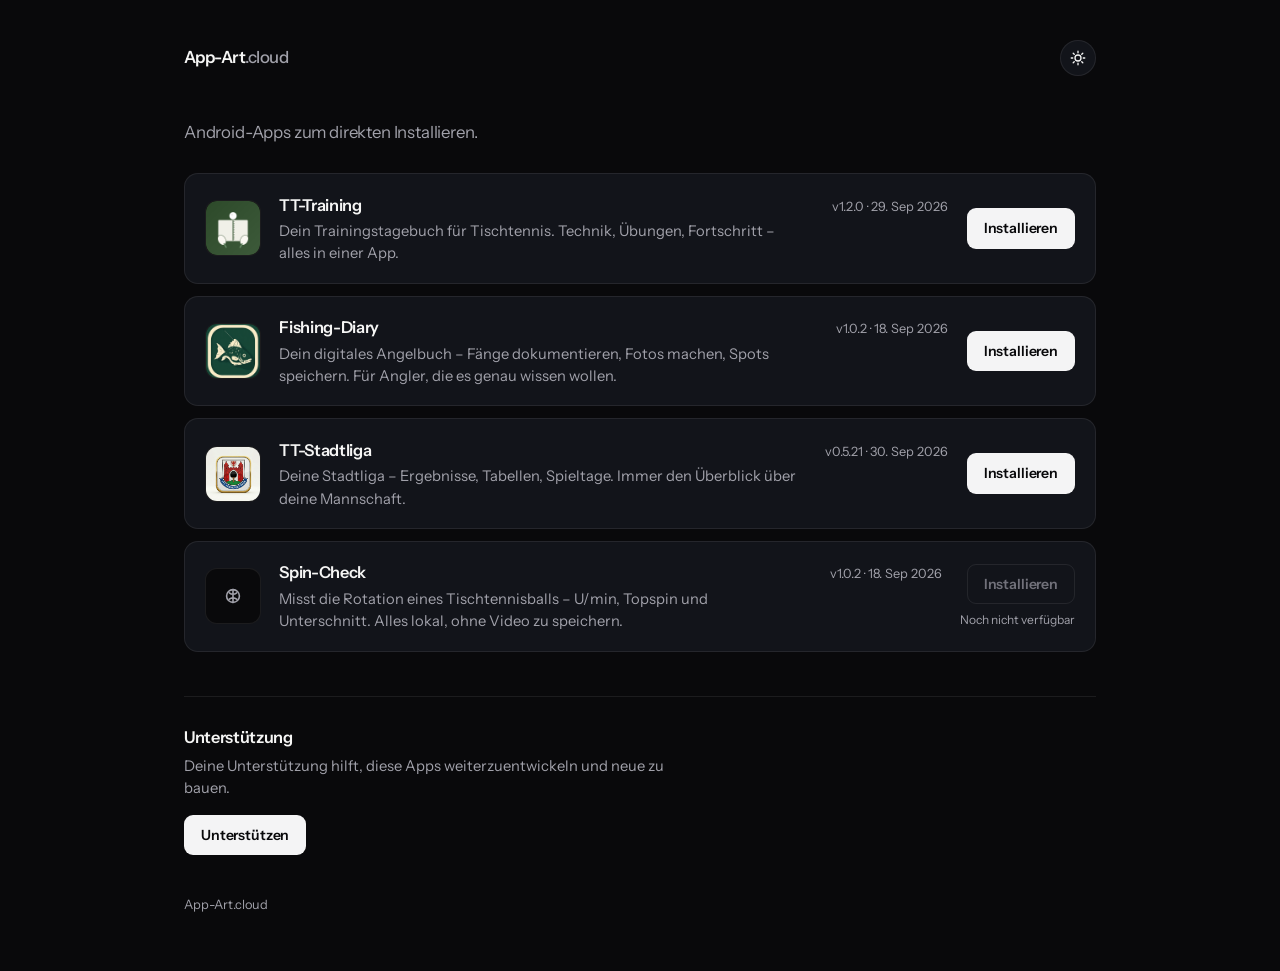
==== index.html @ 7ad1473c "Restyle the site as an app catalog Replace the narrow card stack with a quieter layout, and restore " ====
<!DOCTYPE html>
<html lang="de">
<head>
    <meta charset="UTF-8">
    <meta name="viewport" content="width=device-width, initial-scale=1.0">
    <title>App-Art.cloud</title>
    <script>
        try {
            if (localStorage.getItem('theme') === 'light') {
                document.documentElement.classList.add('light');
            }
        } catch (e) {}
    </script>
    <link rel="preconnect" href="https://fonts.googleapis.com">
    <link rel="preconnect" href="https://fonts.gstatic.com" crossorigin>
    <link href="https://fonts.googleapis.com/css2?family=Instrument+Sans:wght@400;500;600&display=swap" rel="stylesheet">
    <style>
        :root {
            --bg: #09090b;
            --card: #12141a;
            --text: #f5f5f4;
            --muted: #a1a1aa;
            --border: rgba(255, 255, 255, 0.08);
            --border-strong: rgba(255, 255, 255, 0.16);
            --btn-bg: #f4f4f5;
            --btn-text: #09090b;
            --btn-hover: #e4e4e7;
            --btn-disabled-text: #71717a;
            --focus: #f5f5f4;
        }
        html.light {
            --bg: #f6f5f3;
            --card: #ffffff;
            --text: #18181b;
            --muted: #71717a;
            --border: #e7e5e4;
            --border-strong: #d6d3d1;
            --btn-bg: #18181b;
            --btn-text: #fafafa;
            --btn-hover: #27272a;
            --btn-disabled-text: #a1a1aa;
            --focus: #18181b;
        }

        * { margin: 0; padding: 0; box-sizing: border-box; }

        body {
            font-family: "Instrument Sans", system-ui, sans-serif;
            background: var(--bg);
            color: var(--text);
            min-height: 100vh;
            line-height: 1.5;
        }

        .page {
            max-width: 960px;
            margin: 0 auto;
            padding: 2.5rem 1.5rem 3.5rem;
        }

        .top {
            display: flex;
            align-items: center;
            justify-content: space-between;
            gap: 1rem;
            margin-bottom: 2.75rem;
        }

        .wordmark {
            color: var(--text);
            text-decoration: none;
            font-size: 1.05rem;
            font-weight: 600;
            letter-spacing: -0.03em;
        }

        .wordmark span {
            color: var(--muted);
            font-weight: 500;
        }

        .theme-toggle {
            width: 36px;
            height: 36px;
            border-radius: 999px;
            border: 1px solid var(--border);
            background: var(--card);
            color: var(--text);
            cursor: pointer;
            display: inline-flex;
            align-items: center;
            justify-content: center;
        }

        .theme-toggle:hover { border-color: var(--border-strong); }

        .lede {
            color: var(--muted);
            font-size: 1.05rem;
            margin-bottom: 1.75rem;
            letter-spacing: -0.01em;
        }

        .apps {
            display: flex;
            flex-direction: column;
            gap: 0.75rem;
        }

        .card {
            background: var(--card);
            border: 1px solid var(--border);
            border-radius: 14px;
            padding: 1.15rem 1.25rem;
            display: flex;
            align-items: center;
            gap: 1.15rem;
        }

        .card:hover { border-color: var(--border-strong); }

        .card-icon {
            width: 56px;
            height: 56px;
            border-radius: 12px;
            background: var(--bg);
            border: 1px solid var(--border);
            flex-shrink: 0;
            display: flex;
            align-items: center;
            justify-content: center;
            overflow: hidden;
            color: var(--muted);
        }

        .card-icon img {
            width: 100%;
            height: 100%;
            object-fit: cover;
        }

        .card-body { flex: 1; min-width: 0; }

        .card-title {
            display: flex;
            align-items: baseline;
            justify-content: space-between;
            gap: 1rem;
            margin-bottom: 0.2rem;
        }

        .card-title h2 {
            font-size: 1.02rem;
            font-weight: 600;
            letter-spacing: -0.02em;
        }

        .meta {
            font-size: 0.8rem;
            color: var(--muted);
            white-space: nowrap;
        }

        .card-body p {
            font-size: 0.92rem;
            color: var(--muted);
            max-width: 52ch;
        }

        .card-action {
            flex-shrink: 0;
            display: flex;
            flex-direction: column;
            align-items: flex-end;
            gap: 0.4rem;
        }

        .btn {
            display: inline-flex;
            align-items: center;
            justify-content: center;
            background: var(--btn-bg);
            color: var(--btn-text);
            border: 1px solid transparent;
            border-radius: 9px;
            padding: 0.55rem 1rem;
            font: inherit;
            font-size: 0.88rem;
            font-weight: 600;
            letter-spacing: -0.01em;
            cursor: pointer;
            text-decoration: none;
        }

        .btn:hover { background: var(--btn-hover); }

        .btn-disabled,
        .btn-disabled:hover {
            background: transparent;
            color: var(--btn-disabled-text);
            border-color: var(--border);
            cursor: not-allowed;
            pointer-events: none;
        }

        .wip-note {
            font-size: 0.75rem;
            color: var(--muted);
            text-align: right;
        }

        .support {
            margin-top: 2.75rem;
            padding-top: 1.75rem;
            border-top: 1px solid var(--border);
        }

        .support h2 {
            font-size: 1.02rem;
            font-weight: 600;
            letter-spacing: -0.02em;
            margin-bottom: 0.35rem;
        }

        .support p {
            color: var(--muted);
            font-size: 0.92rem;
            margin-bottom: 1rem;
            max-width: 52ch;
        }

        footer {
            margin-top: 2.5rem;
            color: var(--muted);
            font-size: 0.8rem;
        }

        :focus-visible {
            outline: 2px solid var(--focus);
            outline-offset: 3px;
        }

        @media (max-width: 640px) {
            .page { padding: 1.5rem 1rem 2.5rem; }
            .card { flex-wrap: wrap; align-items: flex-start; }
            .card-title { flex-direction: column; gap: 0.1rem; }
            .meta { white-space: normal; }
            .card-action { flex: 1 1 100%; align-items: stretch; }
            .wip-note { text-align: center; }
            .card-action .btn { width: 100%; }
        }
    </style>
</head>
<body>
    <div class="page">
        <header class="top">
            <a class="wordmark" href="/">App-Art<span>.cloud</span></a>
            <button class="theme-toggle" id="themeToggle" type="button" aria-pressed="false" aria-label="Helle Darstellung">
                <svg viewBox="0 0 24 24" width="18" height="18" aria-hidden="true" fill="none" stroke="currentColor" stroke-width="1.75" stroke-linecap="round">
                    <circle cx="12" cy="12" r="4"></circle>
                    <path d="M12 3v2M12 19v2M3 12h2M19 12h2M5.6 5.6l1.4 1.4M17 17l1.4 1.4M18.4 5.6 17 7M7 17l-1.4 1.4"></path>
                </svg>
            </button>
        </header>

        <p class="lede">Android-Apps zum direkten Installieren.</p>

        <div class="apps">
            <article class="card">
                <div class="card-icon">
                    <img src="/assets/tt-training-icon.png" alt="">
                </div>
                <div class="card-body">
                    <div class="card-title">
                        <h2>TT-Training</h2>
                        <div class="meta">v1.2.0 · 29. Sep 2026</div>
                    </div>
                    <p>Dein Trainingstagebuch für Tischtennis. Technik, Übungen, Fortschritt – alles in einer App.</p>
                </div>
                <div class="card-action">
                    <a href="https://github.com/Dalgorak/App-Art.cloud/releases/download/apks-v1/TT-Training-1.2.0.apk" class="btn" target="_blank" rel="noopener noreferrer">Installieren</a>
                </div>
            </article>

            <article class="card">
                <div class="card-icon">
                    <img src="/assets/angelbuch-icon.png" alt="">
                </div>
                <div class="card-body">
                    <div class="card-title">
                        <h2>Fishing-Diary</h2>
                        <div class="meta">v1.0.2 · 18. Sep 2026</div>
                    </div>
                    <p>Dein digitales Angelbuch – Fänge dokumentieren, Fotos machen, Spots speichern. Für Angler, die es genau wissen wollen.</p>
                </div>
                <div class="card-action">
                    <a href="https://github.com/Dalgorak/App-Art.cloud/releases/download/apks-v1/Fishing-Diary-1.0.2.apk" class="btn" target="_blank" rel="noopener noreferrer">Installieren</a>
                </div>
            </article>

            <article class="card">
                <div class="card-icon">
                    <img src="/assets/stadtliga-icon.png" alt="">
                </div>
                <div class="card-body">
                    <div class="card-title">
                        <h2>TT-Stadtliga</h2>
                        <div class="meta">v0.5.21 · 30. Sep 2026</div>
                    </div>
                    <p>Deine Stadtliga – Ergebnisse, Tabellen, Spieltage. Immer den Überblick über deine Mannschaft.</p>
                </div>
                <div class="card-action">
                    <a href="https://github.com/Dalgorak/App-Art.cloud/releases/download/apks-v1/TT-Stadtliga-0.5.21.apk" class="btn" target="_blank" rel="noopener noreferrer">Installieren</a>
                </div>
            </article>

            <article class="card">
                <div class="card-icon" aria-hidden="true">
                    <svg viewBox="0 0 24 24" width="22" height="22" fill="none" stroke="currentColor" stroke-width="1.75">
                        <circle cx="12" cy="12" r="7"></circle>
                        <path d="M12 5v14M8 8.5c1.2 1 2.5 1.5 4 1.5s2.8-.5 4-1.5M8 15.5c1.2-1 2.5-1.5 4-1.5s2.8.5 4 1.5" stroke-linecap="round"></path>
                    </svg>
                </div>
                <div class="card-body">
                    <div class="card-title">
                        <h2>Spin-Check</h2>
                        <div class="meta">v1.0.2 · 18. Sep 2026</div>
                    </div>
                    <p>Misst die Rotation eines Tischtennisballs – U/min, Topspin und Unterschnitt. Alles lokal, ohne Video zu speichern.</p>
                </div>
                <div class="card-action">
                    <span class="btn btn-disabled" aria-disabled="true">Installieren</span>
                    <span class="wip-note">Noch nicht verfügbar</span>
                </div>
            </article>
        </div>

        <section class="support">
            <h2>Unterstützung</h2>
            <p>Deine Unterstützung hilft, diese Apps weiterzuentwickeln und neue zu bauen.</p>
            <form action="https://www.paypal.com/donate" method="post" target="_top">
                <input type="hidden" name="hosted_button_id" value="X8SX2BWWZ9CSG">
                <button type="submit" class="btn">Unterstützen</button>
            </form>
        </section>

        <footer>App-Art.cloud</footer>
    </div>

    <script>
        const themeToggle = document.getElementById('themeToggle');
        const sunIcon = themeToggle.innerHTML;
        const moonIcon = '<svg viewBox="0 0 24 24" width="18" height="18" aria-hidden="true" fill="none" stroke="currentColor" stroke-width="1.75" stroke-linecap="round" stroke-linejoin="round"><path d="M20 14.5A8.5 8.5 0 1 1 9.5 4 7 7 0 0 0 20 14.5z"></path></svg>';

        function applyTheme(light) {
            document.documentElement.classList.toggle('light', light);
            themeToggle.setAttribute('aria-pressed', light ? 'true' : 'false');
            themeToggle.setAttribute('aria-label', light ? 'Dunkle Darstellung' : 'Helle Darstellung');
            themeToggle.innerHTML = light ? moonIcon : sunIcon;
            try {
                localStorage.setItem('theme', light ? 'light' : 'dark');
            } catch (e) {}
        }

        themeToggle.addEventListener('click', function () {
            applyTheme(!document.documentElement.classList.contains('light'));
        });

        if (document.documentElement.classList.contains('light')) {
            applyTheme(true);
        }
    </script>
</body>
</html>
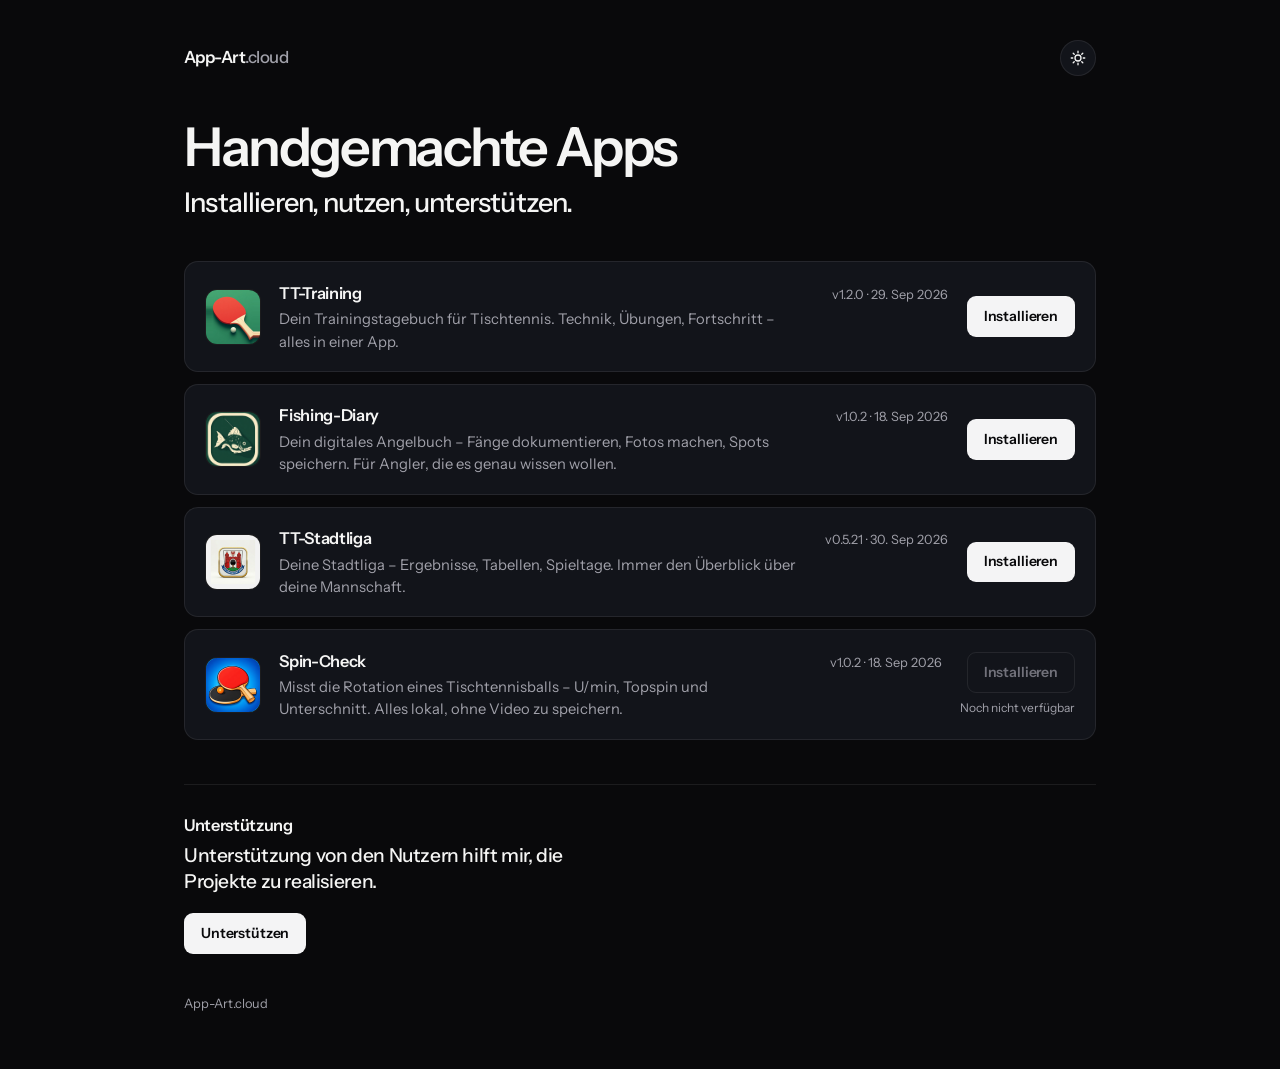
==== commit 0edf6d69: "Give the slogan more weight and use the app icons The line about handmade apps leads the page, and t" ====
--- a/index.html
+++ b/index.html
@@ -3,7 +3,7 @@
 <head>
     <meta charset="UTF-8">
     <meta name="viewport" content="width=device-width, initial-scale=1.0">
-    <title>App-Art.cloud</title>
+    <title>App-Art.cloud – Handgemachte Apps</title>
     <script>
         try {
             if (localStorage.getItem('theme') === 'light') {
@@ -94,11 +94,23 @@
 
         .theme-toggle:hover { border-color: var(--border-strong); }
 
-        .lede {
-            color: var(--muted);
-            font-size: 1.05rem;
-            margin-bottom: 1.75rem;
-            letter-spacing: -0.01em;
+        .statement {
+            margin: 0.35rem 0 2.6rem;
+        }
+
+        .statement h1 {
+            font-size: clamp(2.15rem, 5vw, 3.35rem);
+            font-weight: 600;
+            letter-spacing: -0.045em;
+            line-height: 1.02;
+        }
+
+        .statement p {
+            margin-top: 0.7rem;
+            font-size: clamp(1.2rem, 2.4vw, 1.7rem);
+            font-weight: 500;
+            letter-spacing: -0.03em;
+            line-height: 1.25;
         }
 
         .apps {
@@ -223,10 +235,13 @@
         }
 
         .support p {
-            color: var(--muted);
-            font-size: 0.92rem;
-            margin-bottom: 1rem;
-            max-width: 52ch;
+            color: var(--text);
+            font-size: 1.2rem;
+            font-weight: 500;
+            letter-spacing: -0.02em;
+            line-height: 1.35;
+            margin-bottom: 1.15rem;
+            max-width: 22em;
         }
 
         footer {
@@ -263,7 +278,10 @@
             </button>
         </header>
 
-        <p class="lede">Android-Apps zum direkten Installieren.</p>
+        <div class="statement">
+            <h1>Handgemachte Apps</h1>
+            <p>Installieren, nutzen, unterstützen.</p>
+        </div>
 
         <div class="apps">
             <article class="card">
@@ -315,11 +333,8 @@
             </article>
 
             <article class="card">
-                <div class="card-icon" aria-hidden="true">
-                    <svg viewBox="0 0 24 24" width="22" height="22" fill="none" stroke="currentColor" stroke-width="1.75">
-                        <circle cx="12" cy="12" r="7"></circle>
-                        <path d="M12 5v14M8 8.5c1.2 1 2.5 1.5 4 1.5s2.8-.5 4-1.5M8 15.5c1.2-1 2.5-1.5 4-1.5s2.8.5 4 1.5" stroke-linecap="round"></path>
-                    </svg>
+                <div class="card-icon">
+                    <img src="/assets/spin-check-icon.png" alt="">
                 </div>
                 <div class="card-body">
                     <div class="card-title">
@@ -337,7 +352,7 @@
 
         <section class="support">
             <h2>Unterstützung</h2>
-            <p>Deine Unterstützung hilft, diese Apps weiterzuentwickeln und neue zu bauen.</p>
+            <p>Unterstützung von den Nutzern hilft mir, die Projekte zu realisieren.</p>
             <form action="https://www.paypal.com/donate" method="post" target="_top">
                 <input type="hidden" name="hosted_button_id" value="X8SX2BWWZ9CSG">
                 <button type="submit" class="btn">Unterstützen</button>
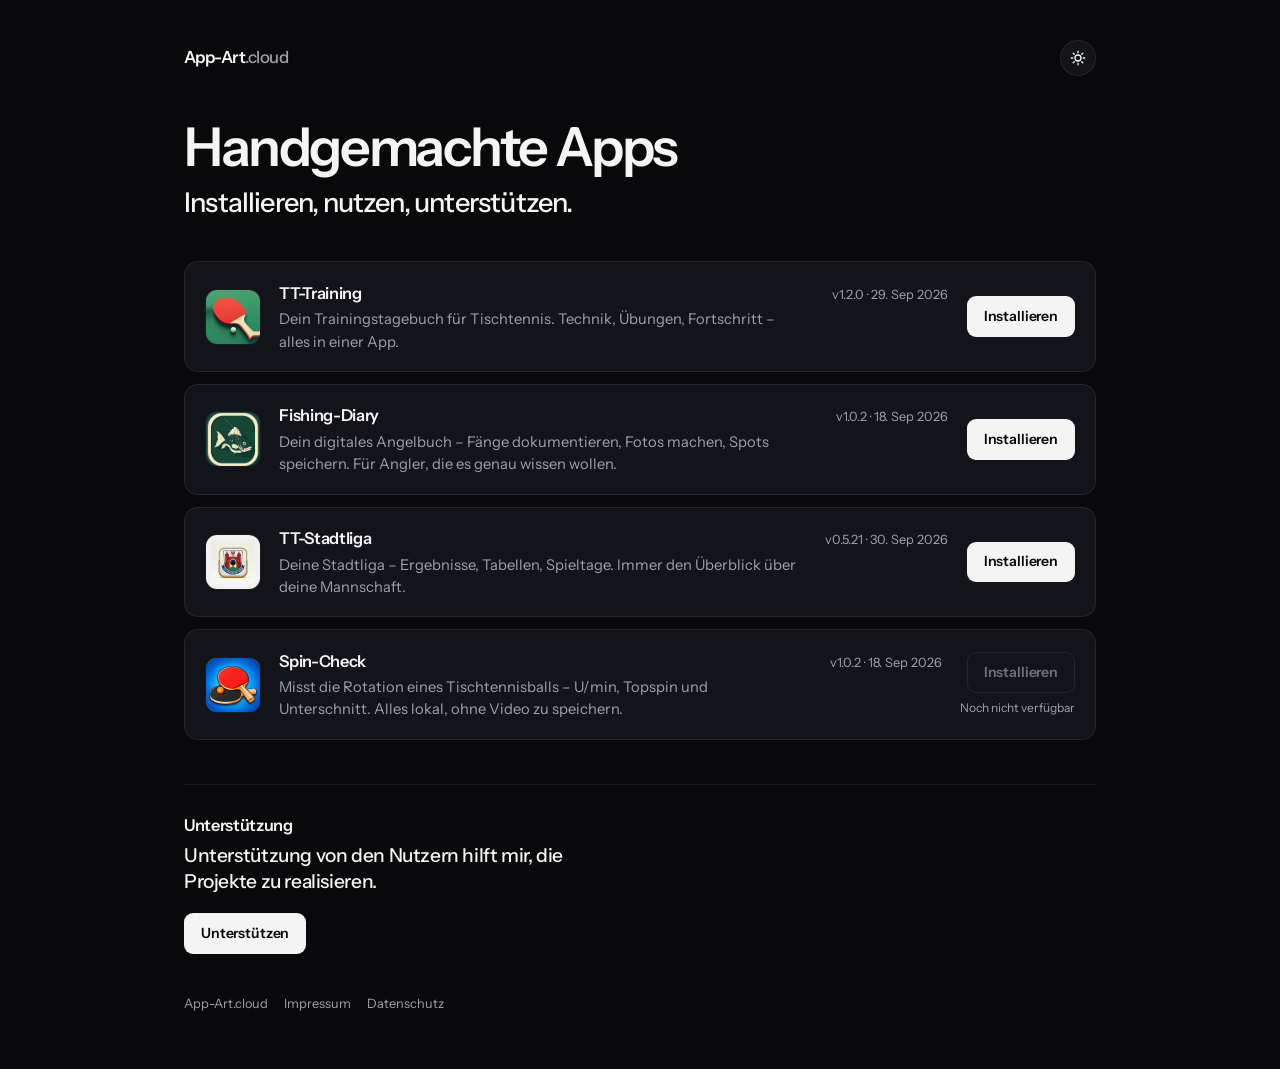
==== commit 2f068380: "Add imprint and privacy pages, host the font locally The public site names Christian Prescher and ex" ====
--- a/index.html
+++ b/index.html
@@ -11,10 +11,29 @@
             }
         } catch (e) {}
     </script>
-    <link rel="preconnect" href="https://fonts.googleapis.com">
-    <link rel="preconnect" href="https://fonts.gstatic.com" crossorigin>
-    <link href="https://fonts.googleapis.com/css2?family=Instrument+Sans:wght@400;500;600&display=swap" rel="stylesheet">
     <style>
+        @font-face {
+            font-family: "Instrument Sans";
+            font-style: normal;
+            font-weight: 400;
+            font-display: swap;
+            src: url("/assets/fonts/instrument-sans-latin-400-normal.woff2") format("woff2");
+        }
+        @font-face {
+            font-family: "Instrument Sans";
+            font-style: normal;
+            font-weight: 500;
+            font-display: swap;
+            src: url("/assets/fonts/instrument-sans-latin-500-normal.woff2") format("woff2");
+        }
+        @font-face {
+            font-family: "Instrument Sans";
+            font-style: normal;
+            font-weight: 600;
+            font-display: swap;
+            src: url("/assets/fonts/instrument-sans-latin-600-normal.woff2") format("woff2");
+        }
+
         :root {
             --bg: #09090b;
             --card: #12141a;
@@ -248,7 +267,17 @@
             margin-top: 2.5rem;
             color: var(--muted);
             font-size: 0.8rem;
-        }
+            display: flex;
+            flex-wrap: wrap;
+            gap: 0.35rem 1rem;
+        }
+
+        footer a {
+            color: inherit;
+            text-decoration: none;
+        }
+
+        footer a:hover { color: var(--text); }
 
         :focus-visible {
             outline: 2px solid var(--focus);
@@ -359,7 +388,11 @@
             </form>
         </section>
 
-        <footer>App-Art.cloud</footer>
+        <footer>
+            <a href="/">App-Art.cloud</a>
+            <a href="/impressum.html">Impressum</a>
+            <a href="/datenschutz.html">Datenschutz</a>
+        </footer>
     </div>
 
     <script>
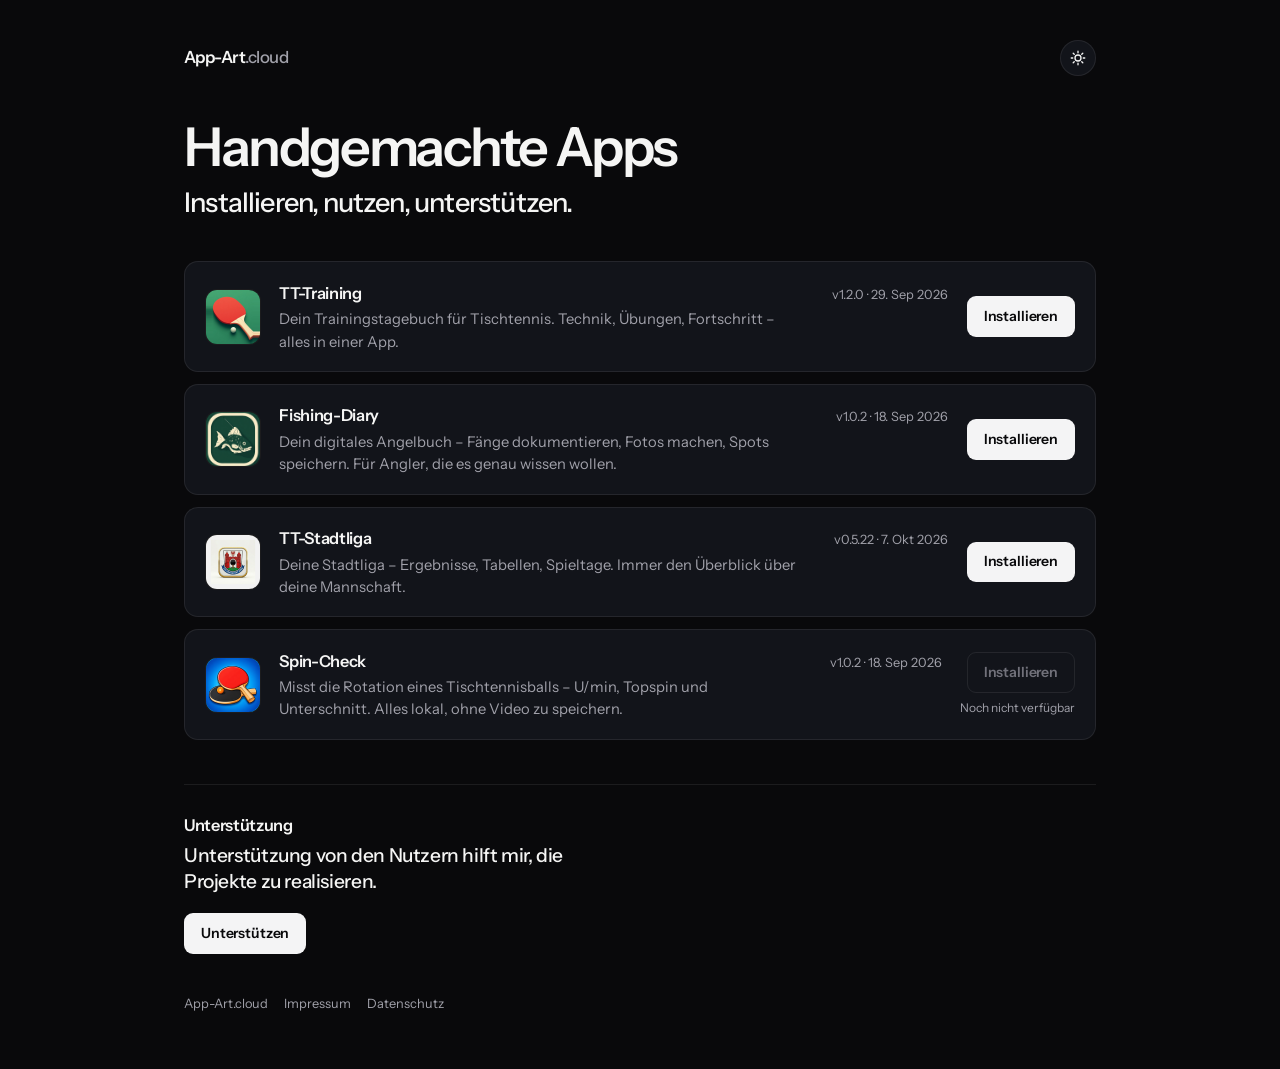
==== commit a93e062b: "Publish TT-Stadtliga 0.5.22 on app-art.cloud" ====
--- a/index.html
+++ b/index.html
@@ -352,12 +352,12 @@
                 <div class="card-body">
                     <div class="card-title">
                         <h2>TT-Stadtliga</h2>
-                        <div class="meta">v0.5.21 · 30. Sep 2026</div>
+                        <div class="meta">v0.5.22 · 7. Okt 2026</div>
                     </div>
                     <p>Deine Stadtliga – Ergebnisse, Tabellen, Spieltage. Immer den Überblick über deine Mannschaft.</p>
                 </div>
                 <div class="card-action">
-                    <a href="https://github.com/Dalgorak/App-Art.cloud/releases/download/apks-v1/TT-Stadtliga-0.5.21.apk" class="btn" target="_blank" rel="noopener noreferrer">Installieren</a>
+                    <a href="https://github.com/Dalgorak/App-Art.cloud/releases/download/apks-v1/TT-Stadtliga-0.5.22.apk" class="btn" target="_blank" rel="noopener noreferrer">Installieren</a>
                 </div>
             </article>
 
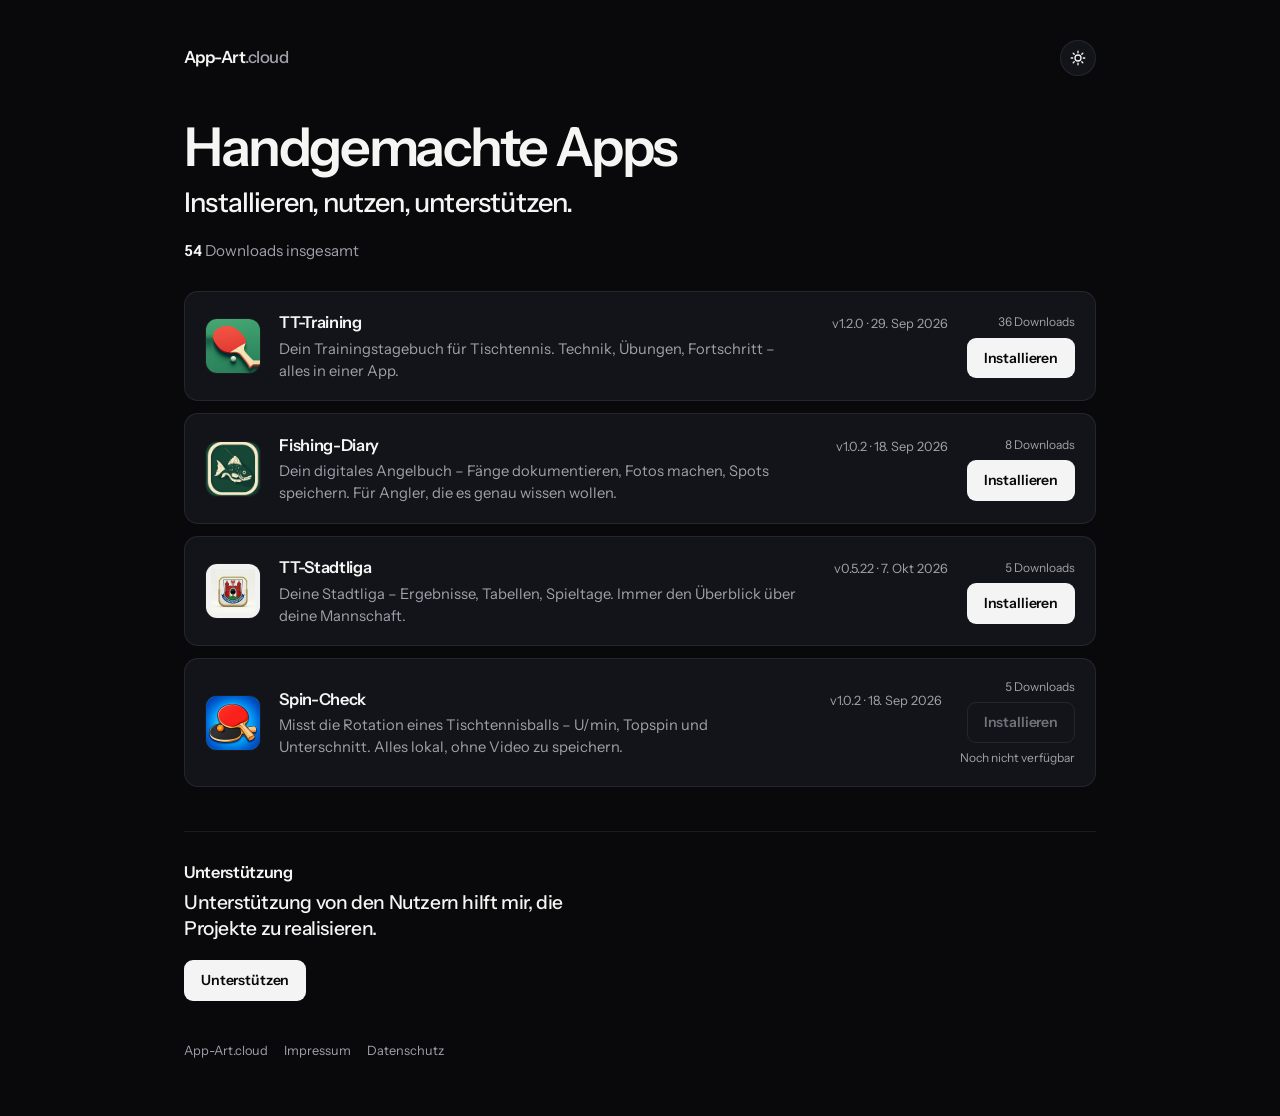
==== commit 20d64ac1: "Keep each app's download count across versions Saved file counts stay when an APK leaves the release" ====
--- a/index.html
+++ b/index.html
@@ -206,6 +206,24 @@
             gap: 0.4rem;
         }
 
+        .count {
+            font-size: 0.75rem;
+            color: var(--muted);
+            font-variant-numeric: tabular-nums;
+        }
+
+        .total {
+            margin: -1.35rem 0 1.75rem;
+            font-size: 0.95rem;
+            color: var(--muted);
+            font-variant-numeric: tabular-nums;
+        }
+
+        .total strong {
+            color: var(--text);
+            font-weight: 600;
+        }
+
         .btn {
             display: inline-flex;
             align-items: center;
@@ -290,6 +308,7 @@
             .card-title { flex-direction: column; gap: 0.1rem; }
             .meta { white-space: normal; }
             .card-action { flex: 1 1 100%; align-items: stretch; }
+            .count,
             .wip-note { text-align: center; }
             .card-action .btn { width: 100%; }
         }
@@ -312,8 +331,10 @@
             <p>Installieren, nutzen, unterstützen.</p>
         </div>
 
+        <p class="total" id="downloadTotal" hidden></p>
+
         <div class="apps">
-            <article class="card">
+            <article class="card" data-app="TT-Training">
                 <div class="card-icon">
                     <img src="/assets/tt-training-icon.png" alt="">
                 </div>
@@ -325,11 +346,12 @@
                     <p>Dein Trainingstagebuch für Tischtennis. Technik, Übungen, Fortschritt – alles in einer App.</p>
                 </div>
                 <div class="card-action">
+                    <span class="count" data-count hidden></span>
                     <a href="https://github.com/Dalgorak/App-Art.cloud/releases/download/apks-v1/TT-Training-1.2.0.apk" class="btn" target="_blank" rel="noopener noreferrer">Installieren</a>
                 </div>
             </article>
 
-            <article class="card">
+            <article class="card" data-app="Fishing-Diary">
                 <div class="card-icon">
                     <img src="/assets/angelbuch-icon.png" alt="">
                 </div>
@@ -341,11 +363,12 @@
                     <p>Dein digitales Angelbuch – Fänge dokumentieren, Fotos machen, Spots speichern. Für Angler, die es genau wissen wollen.</p>
                 </div>
                 <div class="card-action">
+                    <span class="count" data-count hidden></span>
                     <a href="https://github.com/Dalgorak/App-Art.cloud/releases/download/apks-v1/Fishing-Diary-1.0.2.apk" class="btn" target="_blank" rel="noopener noreferrer">Installieren</a>
                 </div>
             </article>
 
-            <article class="card">
+            <article class="card" data-app="TT-Stadtliga">
                 <div class="card-icon">
                     <img src="/assets/stadtliga-icon.png" alt="">
                 </div>
@@ -357,11 +380,12 @@
                     <p>Deine Stadtliga – Ergebnisse, Tabellen, Spieltage. Immer den Überblick über deine Mannschaft.</p>
                 </div>
                 <div class="card-action">
+                    <span class="count" data-count hidden></span>
                     <a href="https://github.com/Dalgorak/App-Art.cloud/releases/download/apks-v1/TT-Stadtliga-0.5.22.apk" class="btn" target="_blank" rel="noopener noreferrer">Installieren</a>
                 </div>
             </article>
 
-            <article class="card">
+            <article class="card" data-app="Spin-Check">
                 <div class="card-icon">
                     <img src="/assets/spin-check-icon.png" alt="">
                 </div>
@@ -373,6 +397,7 @@
                     <p>Misst die Rotation eines Tischtennisballs – U/min, Topspin und Unterschnitt. Alles lokal, ohne Video zu speichern.</p>
                 </div>
                 <div class="card-action">
+                    <span class="count" data-count hidden></span>
                     <span class="btn btn-disabled" aria-disabled="true">Installieren</span>
                     <span class="wip-note">Noch nicht verfügbar</span>
                 </div>
@@ -417,6 +442,49 @@
         if (document.documentElement.classList.contains('light')) {
             applyTheme(true);
         }
+
+        function formatCount(n) {
+            return n.toLocaleString('de-DE') + (n === 1 ? ' Download' : ' Downloads');
+        }
+
+        function loadJson(url) {
+            return fetch(url, { headers: { 'Accept': 'application/vnd.github+json' } }).then(function (response) {
+                if (!response.ok) throw new Error(url);
+                return response.json();
+            });
+        }
+
+        Promise.all([
+            loadJson('/assets/download-archive.json').catch(function () { return null; }),
+            loadJson('https://api.github.com/repos/Dalgorak/App-Art.cloud/releases/tags/apks-v1').catch(function () { return null; })
+        ]).then(function (results) {
+            var saved = results[0] && results[0].files;
+            var assets = results[1] && results[1].assets;
+            if (!saved && !assets) return;
+
+            var files = Object.assign({}, saved || {});
+            (assets || []).forEach(function (asset) {
+                files[asset.name] = Math.max(files[asset.name] || 0, asset.download_count || 0);
+            });
+
+            var total = 0;
+            document.querySelectorAll('[data-app]').forEach(function (card) {
+                var prefix = card.getAttribute('data-app');
+                var count = Object.keys(files).reduce(function (sum, name) {
+                    return name.indexOf(prefix) === 0 ? sum + files[name] : sum;
+                }, 0);
+                total += count;
+                var el = card.querySelector('[data-count]');
+                el.textContent = formatCount(count);
+                el.hidden = false;
+            });
+            var totalEl = document.getElementById('downloadTotal');
+            var number = document.createElement('strong');
+            number.textContent = total.toLocaleString('de-DE');
+            totalEl.appendChild(number);
+            totalEl.appendChild(document.createTextNode(total === 1 ? ' Download insgesamt' : ' Downloads insgesamt'));
+            totalEl.hidden = false;
+        });
     </script>
 </body>
 </html>
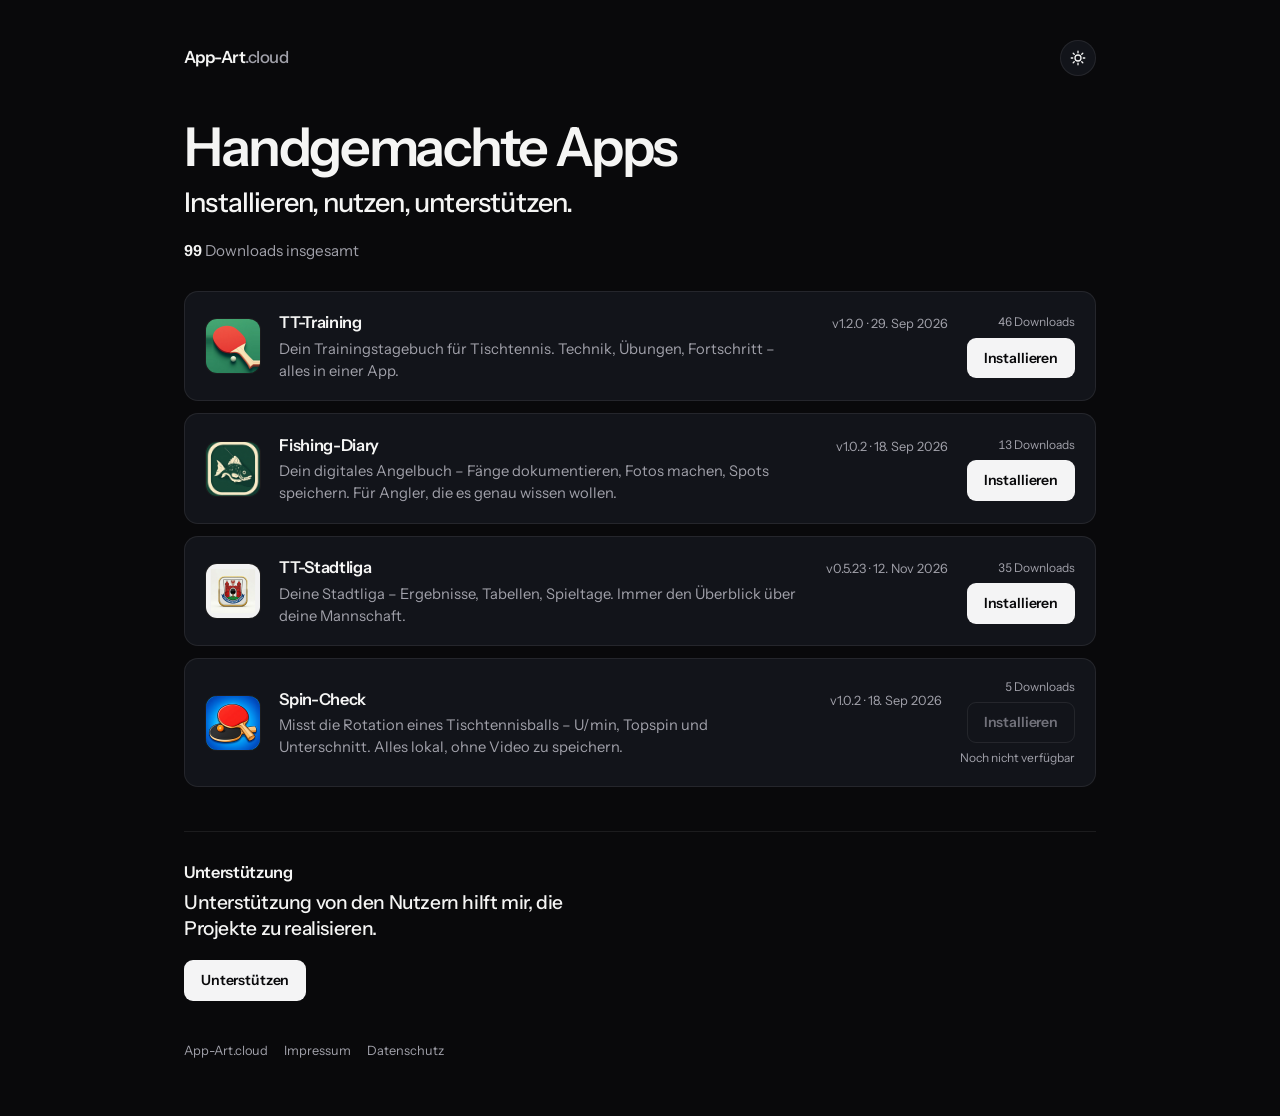
==== commit 0a0882b7: "Publish TT-Stadtliga 0.5.23 on app-art.cloud" ====
--- a/index.html
+++ b/index.html
@@ -375,13 +375,13 @@
                 <div class="card-body">
                     <div class="card-title">
                         <h2>TT-Stadtliga</h2>
-                        <div class="meta">v0.5.22 · 7. Okt 2026</div>
+                        <div class="meta">v0.5.23 · 12. Nov 2026</div>
                     </div>
                     <p>Deine Stadtliga – Ergebnisse, Tabellen, Spieltage. Immer den Überblick über deine Mannschaft.</p>
                 </div>
                 <div class="card-action">
                     <span class="count" data-count hidden></span>
-                    <a href="https://github.com/Dalgorak/App-Art.cloud/releases/download/apks-v1/TT-Stadtliga-0.5.22.apk" class="btn" target="_blank" rel="noopener noreferrer">Installieren</a>
+                    <a href="https://github.com/Dalgorak/App-Art.cloud/releases/download/apks-v1/TT-Stadtliga-0.5.23.apk" class="btn" target="_blank" rel="noopener noreferrer">Installieren</a>
                 </div>
             </article>
 
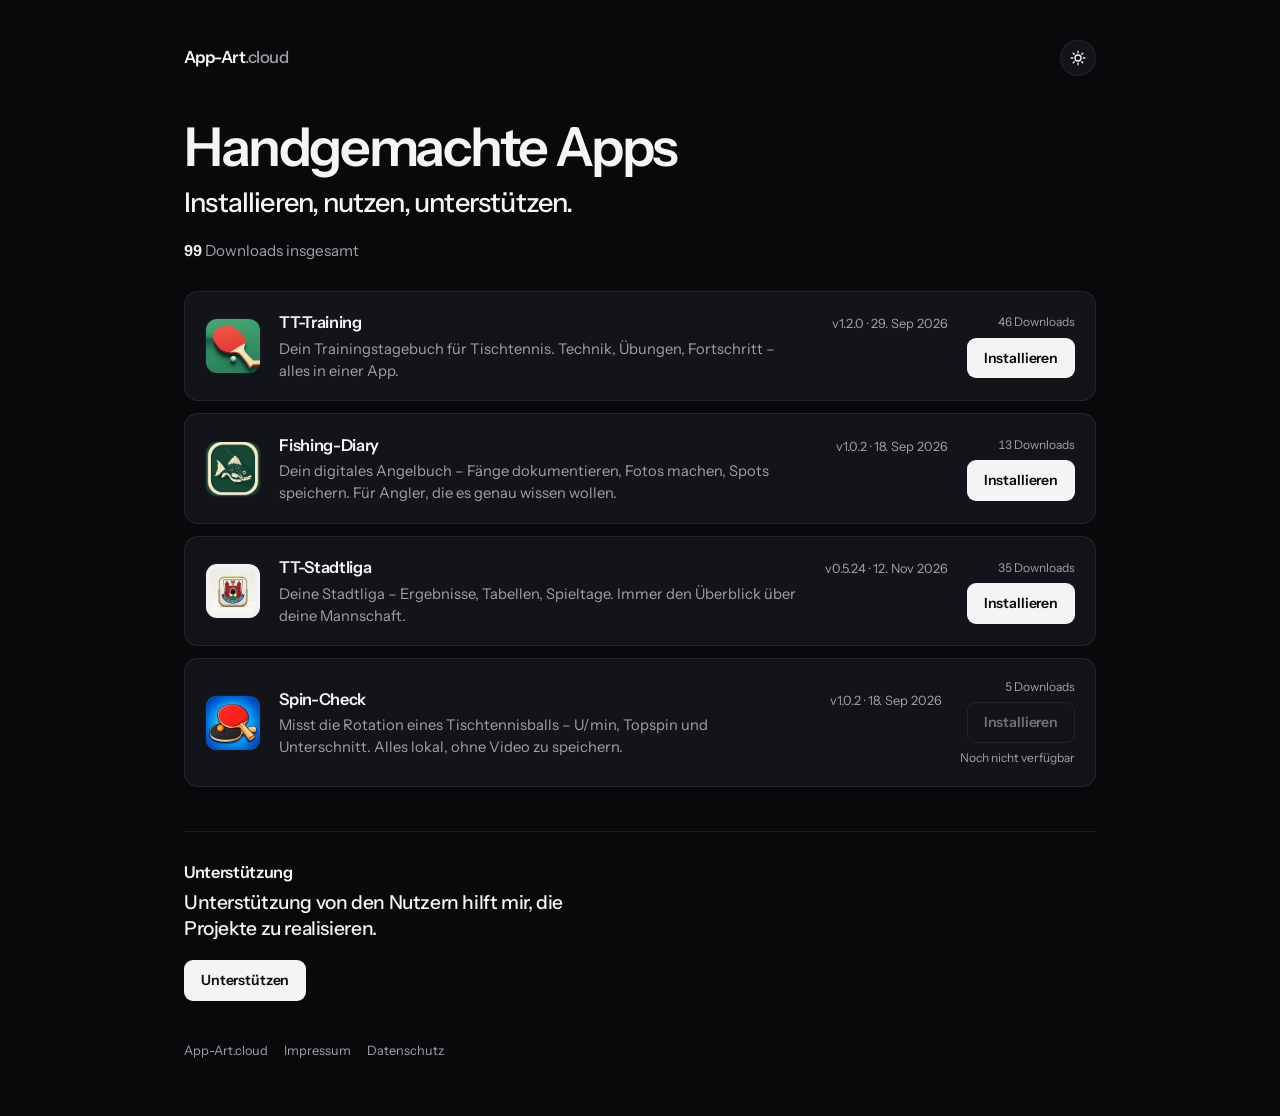
==== commit e5ce360d: "Publish TT-Stadtliga 0.5.24 on app-art.cloud" ====
--- a/index.html
+++ b/index.html
@@ -375,13 +375,13 @@
                 <div class="card-body">
                     <div class="card-title">
                         <h2>TT-Stadtliga</h2>
-                        <div class="meta">v0.5.23 · 12. Nov 2026</div>
+                        <div class="meta">v0.5.24 · 12. Nov 2026</div>
                     </div>
                     <p>Deine Stadtliga – Ergebnisse, Tabellen, Spieltage. Immer den Überblick über deine Mannschaft.</p>
                 </div>
                 <div class="card-action">
                     <span class="count" data-count hidden></span>
-                    <a href="https://github.com/Dalgorak/App-Art.cloud/releases/download/apks-v1/TT-Stadtliga-0.5.23.apk" class="btn" target="_blank" rel="noopener noreferrer">Installieren</a>
+                    <a href="https://github.com/Dalgorak/App-Art.cloud/releases/download/apks-v1/TT-Stadtliga-0.5.24.apk" class="btn" target="_blank" rel="noopener noreferrer">Installieren</a>
                 </div>
             </article>
 
